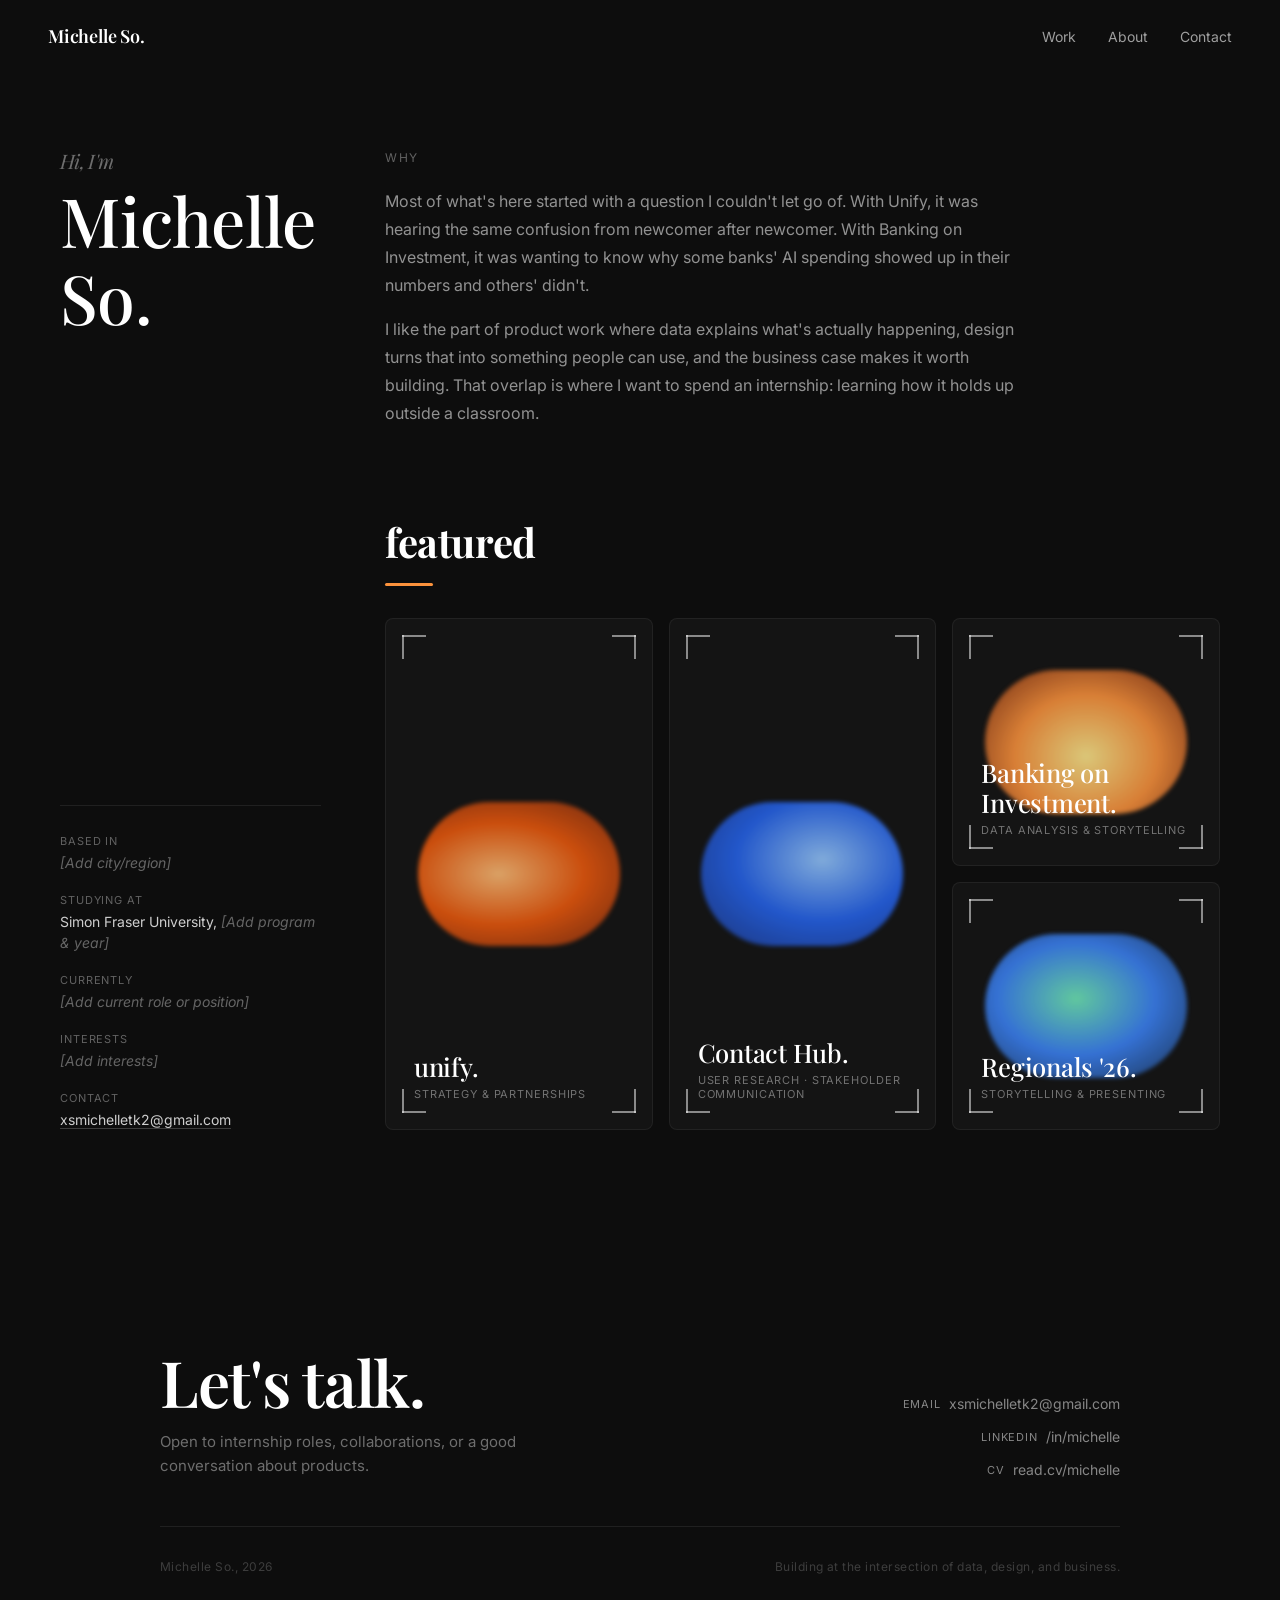
==== index.html @ 4d5cac40 "styling revision" ====
<!DOCTYPE html>
<html lang="en">
<head>
  <meta charset="UTF-8" />
  <meta name="viewport" content="width=device-width, initial-scale=1.0" />
  <title>Michelle So. · Portfolio</title>
  <link rel="stylesheet" href="css/index.css" />
</head>
<body>

  <!-- NAV -->
  <nav>
    <a href="#" class="nav-logo">Michelle So.</a>
    <ul class="nav-links">
      <li><a href="#featured">Work</a></li>
      <li><a href="#contact">About</a></li>
      <li><a href="#contact">Contact</a></li>
    </ul>
  </nav>

  <!-- DARK: FEATURED -->
  <section class="dark-section" id="featured">

    <div class="hero-grid">

      <!-- LEFT: name + facts -->
      <div class="hero-left">
        <h1 class="hero-name">
          <span class="hero-greeting">Hi, I'm</span>
          Michelle<br />So.
        </h1>

        <div class="intro-facts">
          <div class="intro-fact">
            <span class="fact-key">Based in</span>
            <span class="fact-val placeholder">[Add city/region]</span>
          </div>
          <div class="intro-fact">
            <span class="fact-key">Studying at</span>
            <span class="fact-val">Simon Fraser University, <span class="placeholder">[Add program &amp; year]</span></span>
          </div>
          <div class="intro-fact">
            <span class="fact-key">Currently</span>
            <span class="fact-val placeholder">[Add current role or position]</span>
          </div>
          <div class="intro-fact">
            <span class="fact-key">Interests</span>
            <span class="fact-val placeholder">[Add interests]</span>
          </div>
          <div class="intro-fact">
            <span class="fact-key">Contact</span>
            <span class="fact-val"><a href="mailto:xsmichelletk2@gmail.com">xsmichelletk2@gmail.com</a></span>
          </div>
        </div>
      </div>

      <!-- RIGHT: why + featured grid -->
      <div class="hero-right">

        <div class="intro-why">
          <p class="intro-label">Why</p>
          <p class="intro-text">Most of what's here started with a question I couldn't let go of. With Unify, it was hearing the same confusion from newcomer after newcomer. With Banking on Investment, it was wanting to know why some banks' AI spending showed up in their numbers and others' didn't.</p>
          <p class="intro-text">I like the part of product work where data explains what's actually happening, design turns that into something people can use, and the business case makes it worth building. That overlap is where I want to spend an internship: learning how it holds up outside a classroom.</p>
        </div>

        <div class="featured-block">
          <h2 class="featured-heading">featured</h2>

          <div class="project-grid">

            <!-- unify. -->
            <a href="unify.html" class="project-card card-unify">
              <span class="bracket tl"></span>
              <span class="bracket tr"></span>
              <span class="bracket bl"></span>
              <span class="bracket br"></span>
              <div class="card-blob">
                <div class="blob-shape"></div>
                <div class="blob-image">
                  <img src="images/unify.jpg" alt="" />
                </div>
              </div>
              <div class="card-info">
                <div class="card-name">unify.</div>
                <div class="card-tag">Strategy &amp; Partnerships</div>
              </div>
            </a>

            <!-- ch. -->
            <a href="ch.html" class="project-card card-ch">
              <span class="bracket tl"></span>
              <span class="bracket tr"></span>
              <span class="bracket bl"></span>
              <span class="bracket br"></span>
              <div class="card-blob">
                <div class="blob-shape"></div>
                <div class="blob-image">
                  <img src="images/contact-hub.jpg" alt="" />
                </div>
              </div>
              <div class="card-info">
                <div class="card-name">Contact Hub.</div>
                <div class="card-tag">User Research · Stakeholder Communication</div>
              </div>
            </a>

            <!-- boi. -->
            <a href="boi.html" class="project-card card-boi">
              <span class="bracket tl"></span>
              <span class="bracket tr"></span>
              <span class="bracket bl"></span>
              <span class="bracket br"></span>
              <div class="card-blob">
                <div class="blob-shape"></div>
                <div class="blob-image">
                  <img src="images/banking-investment.jpg" alt="" />
                </div>
              </div>
              <div class="card-info">
                <div class="card-name">Banking on Investment.</div>
                <div class="card-tag">Data Analysis &amp; Storytelling</div>
              </div>
            </a>

            <!-- reg. -->
            <a href="reg.html" class="project-card card-reg">
              <span class="bracket tl"></span>
              <span class="bracket tr"></span>
              <span class="bracket bl"></span>
              <span class="bracket br"></span>
              <div class="card-blob">
                <div class="blob-shape"></div>
                <div class="blob-image">
                  <img src="images/regionals.jpg" alt="" />
                </div>
              </div>
              <div class="card-info">
                <div class="card-name">Regionals '26.</div>
                <div class="card-tag">Storytelling &amp; Presenting</div>
              </div>
            </a>

          </div>
        </div>

      </div>

    </div>
  </section>

  <!-- CONTACT -->
  <section class="contact-section" id="contact">
    <div class="contact-inner">
      <div class="contact-left">
        <h2>Let's talk.</h2>
        <p>Open to internship roles, collaborations, or a good conversation about products.</p>
      </div>
      <div class="contact-links">
        <a href="mailto:xsmichelletk2@gmail.com" class="contact-link">
          <span>Email</span> xsmichelletk2@gmail.com
        </a>
        <a href="https://linkedin.com" target="_blank" class="contact-link">
          <span>LinkedIn</span> /in/michelle
        </a>
        <a href="https://read.cv" target="_blank" class="contact-link">
          <span>CV</span> read.cv/michelle
        </a>
      </div>
    </div>
    <div class="contact-footer">
      <p>Michelle So., 2026</p>
      <p>Building at the intersection of data, design, and business.</p>
    </div>
  </section>

</body>
</html>
---- css/index.css ----
@import url('https://fonts.googleapis.com/css2?family=Inter:wght@300;400;500;600;700&family=Playfair+Display:ital,wght@0,400;0,500;0,600;0,700;1,400&display=swap');

    *, *::before, *::after {
      box-sizing: border-box;
      margin: 0;
      padding: 0;
    }

    :root {
      --dark: #0D0D0D;
      --dark-2: #141414;
      --accent: #fb923c;
      --line: rgba(255,255,255,0.08);
    }

    html {
      scroll-behavior: smooth;
    }

    body {
      font-family: 'Inter', sans-serif;
      background: var(--dark);
      color: #fff;
      overflow-x: hidden;
    }

    /* ── NAV ── */
    nav {
      position: fixed;
      top: 0;
      left: 0;
      right: 0;
      z-index: 100;
      display: flex;
      justify-content: space-between;
      align-items: center;
      padding: 24px 48px;
      mix-blend-mode: normal;
    }

    .nav-logo {
      font-family: 'Playfair Display', serif;
      font-size: 18px;
      font-weight: 600;
      letter-spacing: -0.01em;
      color: #fff;
      text-decoration: none;
      transition: opacity 0.2s;
    }

    .nav-logo:hover { opacity: 0.6; }

    .nav-links {
      display: flex;
      gap: 32px;
      list-style: none;
    }

    .nav-links a {
      font-size: 14px;
      font-weight: 400;
      color: #fff;
      text-decoration: none;
      opacity: 0.6;
      transition: opacity 0.2s;
    }

    .nav-links a:hover { opacity: 1; }

    /* ── DARK SECTION ── */
    .dark-section {
      background: var(--dark);
      padding: 150px 48px 120px;
    }

    /* ── HERO GRID ── */
    .hero-grid {
      display: grid;
      grid-template-columns: minmax(240px, 1fr) 3.2fr;
      gap: 64px;
      max-width: 1160px;
      margin: 0 auto;
    }

    /* ── HERO LEFT: name + facts ── */
    .hero-left {
      display: flex;
      flex-direction: column;
      justify-content: space-between;
    }

    .hero-greeting {
      display: block;
      font-family: 'Playfair Display', serif;
      font-style: italic;
      font-weight: 400;
      font-size: clamp(16px, 1.6vw, 20px);
      color: rgba(255,255,255,0.4);
      margin-bottom: 10px;
    }

    .hero-name {
      font-family: 'Playfair Display', serif;
      font-weight: 500;
      font-size: clamp(40px, 5.4vw, 68px);
      line-height: 1.12;
      letter-spacing: -0.01em;
      color: #fff;
    }

    .intro-facts {
      display: flex;
      flex-direction: column;
      gap: 20px;
      padding-top: 28px;
      border-top: 1px solid var(--line);
    }

    .intro-fact {
      display: flex;
      flex-direction: column;
      gap: 4px;
    }

    .fact-key {
      font-size: 11px;
      letter-spacing: 0.08em;
      text-transform: uppercase;
      color: rgba(255,255,255,0.35);
    }

    .fact-val {
      font-size: 14px;
      line-height: 1.5;
      color: rgba(255,255,255,0.8);
    }

    .fact-val a {
      color: rgba(255,255,255,0.8);
      text-decoration: none;
      border-bottom: 1px solid rgba(255,255,255,0.2);
      transition: border-color 0.2s, color 0.2s;
    }

    .fact-val a:hover { border-color: var(--accent); color: var(--accent); }

    .placeholder {
      opacity: 0.45;
      font-style: italic;
    }

    /* ── HERO RIGHT: why + featured ── */
    .hero-right {
      display: flex;
      flex-direction: column;
      gap: 88px;
    }

    .intro-label {
      font-size: 12px;
      letter-spacing: 0.14em;
      text-transform: uppercase;
      color: rgba(255,255,255,0.35);
      margin-bottom: 22px;
    }

    .intro-text {
      font-size: 16px;
      line-height: 1.75;
      color: rgba(255,255,255,0.55);
      max-width: 640px;
    }

    .intro-text + .intro-text { margin-top: 16px; }

    /* ── FEATURED ── */
    .featured-heading {
      position: relative;
      font-family: 'Playfair Display', serif;
      font-weight: 700;
      font-size: clamp(28px, 3.2vw, 40px);
      letter-spacing: -0.01em;
      color: #fff;
      margin-bottom: 32px;
      padding-bottom: 18px;
    }

    .featured-heading::after {
      content: '';
      position: absolute;
      left: 0;
      bottom: 0;
      width: 48px;
      height: 3px;
      border-radius: 2px;
      background: var(--accent);
    }

    .project-grid {
      display: grid;
      grid-template-columns: repeat(3, 1fr);
      grid-template-rows: repeat(2, 1fr);
      gap: 16px;
      height: clamp(440px, 40vw, 560px);
    }

    .card-unify { grid-column: 1; grid-row: 1 / 3; }
    .card-ch    { grid-column: 2; grid-row: 1 / 3; }
    .card-boi   { grid-column: 3; grid-row: 1; }
    .card-reg   { grid-column: 3; grid-row: 2; }

    /* Bracket card */
    .project-card {
      position: relative;
      cursor: pointer;
      text-decoration: none;
      display: block;
      overflow: hidden;
      background: var(--dark-2);
      border: 1px solid rgba(255,255,255,0.06);
      border-radius: 8px;
    }

    /* Corner brackets */
    .bracket {
      position: absolute;
      width: 24px;
      height: 24px;
      z-index: 2;
      transition: width 0.3s ease, height 0.3s ease;
    }

    .bracket::before,
    .bracket::after {
      content: '';
      position: absolute;
      background: rgba(255,255,255,0.5);
      transition: background 0.3s;
    }

    .project-card:hover .bracket::before,
    .project-card:hover .bracket::after {
      background: var(--accent);
    }

    .project-card:hover .bracket {
      width: 30px;
      height: 30px;
    }

    /* top-left */
    .bracket.tl { top: 16px; left: 16px; }
    .bracket.tl::before { top: 0; left: 0; width: 100%; height: 2px; }
    .bracket.tl::after  { top: 0; left: 0; width: 2px; height: 100%; }

    /* top-right */
    .bracket.tr { top: 16px; right: 16px; }
    .bracket.tr::before { top: 0; right: 0; width: 100%; height: 2px; }
    .bracket.tr::after  { top: 0; right: 0; width: 2px; height: 100%; }

    /* bottom-left */
    .bracket.bl { bottom: 16px; left: 16px; }
    .bracket.bl::before { bottom: 0; left: 0; width: 100%; height: 2px; }
    .bracket.bl::after  { bottom: 0; left: 0; width: 2px; height: 100%; }

    /* bottom-right */
    .bracket.br { bottom: 16px; right: 16px; }
    .bracket.br::before { bottom: 0; right: 0; width: 100%; height: 2px; }
    .bracket.br::after  { bottom: 0; right: 0; width: 2px; height: 100%; }

    /* Card gradient blob */
    .card-blob {
      position: absolute;
      inset: 0;
      display: flex;
      align-items: center;
      justify-content: center;
      transition: transform 0.6s ease;
    }

    .project-card:hover .card-blob {
      transform: scale(1.04);
    }

    .blob-shape,
    .blob-image {
      position: absolute;
      top: 50%;
      left: 50%;
      transform: translate(-50%, -50%);
      width: 76%;
      aspect-ratio: 1.4;
      border-radius: 999px;
    }

    .blob-shape {
      opacity: 0.85;
      filter: blur(2px);
      transition: opacity 0.4s;
    }

    .project-card:hover .blob-shape {
      opacity: 0.95;
    }

    /* Image revealed inside the same pill shape on hover */
    .blob-image {
      overflow: hidden;
      opacity: 0;
      transition: opacity 0.5s ease;
    }

    .blob-image img {
      width: 100%;
      height: 100%;
      object-fit: cover;
      display: block;
    }

    .project-card:hover .blob-image {
      opacity: 1;
    }

    /* Per-project gradients */
    .card-unify  .blob-shape { background: radial-gradient(ellipse at 40% 50%, #fdba74, #ea580c, #7c2d12); }
    .card-ch     .blob-shape { background: radial-gradient(ellipse at 60% 40%, #93c5fd, #2563eb, #1e3a8a); }
    .card-boi    .blob-shape { background: radial-gradient(ellipse at 50% 60%, #fde68a, #fb923c, #7c2d12); }
    .card-reg    .blob-shape { background: radial-gradient(ellipse at 45% 45%, #6ee7b7, #3b82f6, #1e3a5f); }

    /* Card info overlay */
    .card-info {
      position: absolute;
      bottom: 28px;
      left: 28px;
      right: 28px;
      z-index: 3;
    }

    .card-name {
      font-family: 'Playfair Display', serif;
      font-weight: 500;
      font-size: clamp(18px, 2vw, 26px);
      letter-spacing: -0.01em;
      color: #fff;
      line-height: 1.15;
      margin-bottom: 6px;
    }

    .card-tag {
      font-size: 11px;
      letter-spacing: 0.08em;
      text-transform: uppercase;
      color: rgba(255,255,255,0.4);
    }

    /* ── CONTACT ── */
    .contact-section {
      background: var(--dark);
      padding: 100px 48px;
    }

    .contact-inner {
      max-width: 960px;
      margin: 0 auto;
      display: flex;
      justify-content: space-between;
      align-items: flex-end;
      gap: 48px;
    }

    .contact-left h2 {
      font-family: 'Playfair Display', serif;
      font-size: clamp(36px, 5vw, 64px);
      font-weight: 600;
      letter-spacing: -0.02em;
      color: #fff;
      line-height: 1;
      margin-bottom: 16px;
    }

    .contact-left p {
      font-size: 15px;
      color: rgba(255,255,255,0.4);
      max-width: 360px;
      line-height: 1.6;
    }

    .contact-links {
      display: flex;
      flex-direction: column;
      gap: 16px;
      align-items: flex-end;
      flex-shrink: 0;
    }

    .contact-link {
      font-size: 14px;
      color: rgba(255,255,255,0.5);
      text-decoration: none;
      display: flex;
      align-items: center;
      gap: 8px;
      transition: color 0.2s;
    }

    .contact-link:hover { color: var(--accent); }

    .contact-link span {
      font-size: 11px;
      letter-spacing: 0.08em;
      text-transform: uppercase;
    }

    .contact-footer {
      max-width: 960px;
      margin: 48px auto 0;
      padding-top: 32px;
      border-top: 1px solid rgba(255,255,255,0.08);
      display: flex;
      justify-content: space-between;
      align-items: center;
    }

    .contact-footer p {
      font-size: 12px;
      color: rgba(255,255,255,0.2);
      letter-spacing: 0.04em;
    }

    /* ── RESPONSIVE ── */
    @media (max-width: 900px) {
      .hero-grid { grid-template-columns: 1fr; gap: 56px; }
      .hero-left { gap: 48px; }
      .intro-facts { padding-top: 24px; }
    }

    @media (max-width: 720px) {
      nav { padding: 20px 24px; }
      .dark-section { padding: 110px 24px 80px; }
      .hero-right { gap: 56px; }
      .project-grid {
        grid-template-columns: 1fr;
        grid-template-rows: none;
        height: auto;
      }
      .project-grid .project-card {
        aspect-ratio: 4/3;
        grid-column: auto;
        grid-row: auto;
      }
      .contact-inner { flex-direction: column; align-items: flex-start; }
      .contact-links { align-items: flex-start; }
      .contact-section { padding: 80px 24px; }
    }
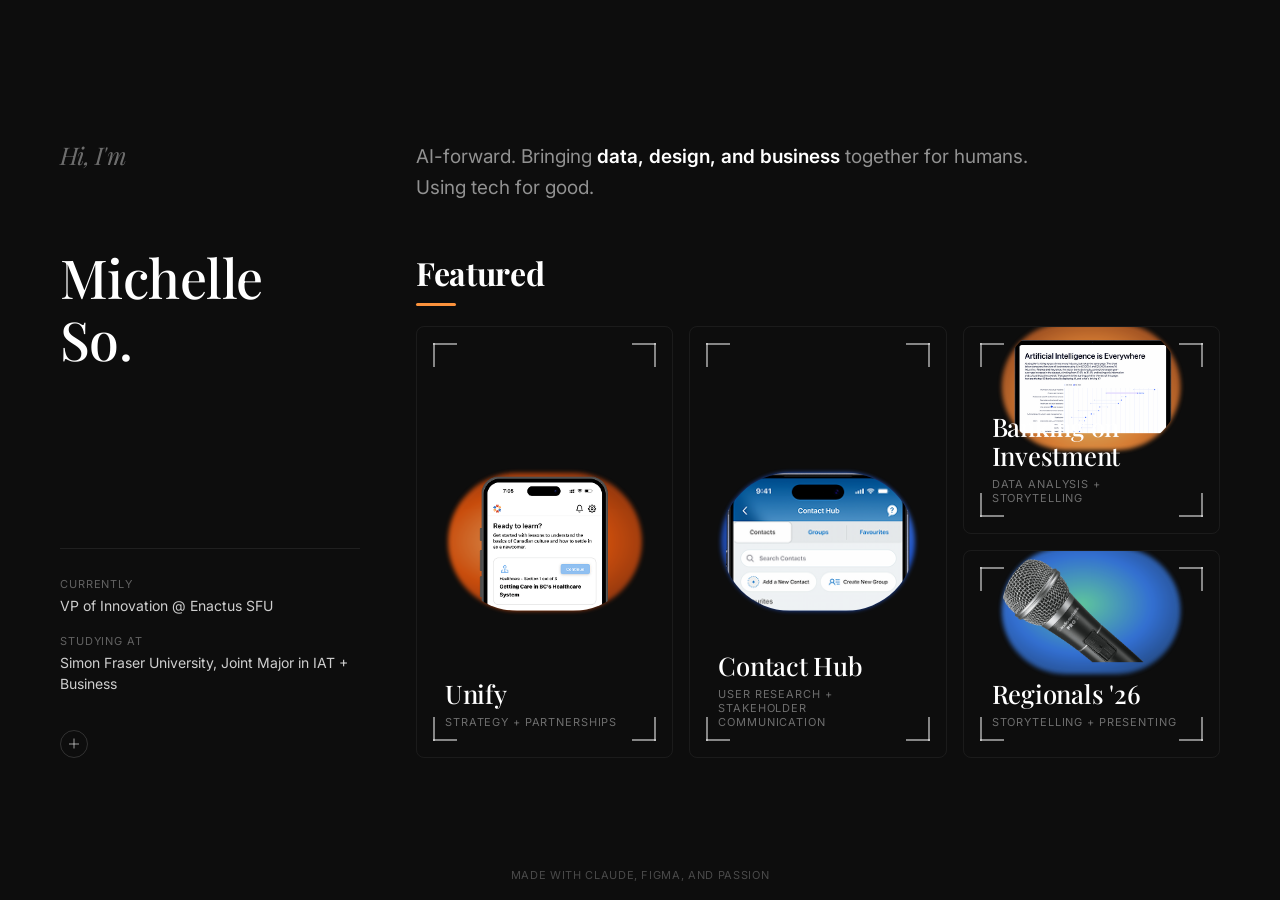
==== commit f5691d60: "landing page overhaul + images" ====
--- a/index.html
+++ b/index.html
@@ -4,19 +4,9 @@
   <meta charset="UTF-8" />
   <meta name="viewport" content="width=device-width, initial-scale=1.0" />
   <title>Michelle So. · Portfolio</title>
-  <link rel="stylesheet" href="css/index.css" />
+  <link rel="stylesheet" href="css/index.css?v=15" />
 </head>
 <body>
-
-  <!-- NAV -->
-  <nav>
-    <a href="#" class="nav-logo">Michelle So.</a>
-    <ul class="nav-links">
-      <li><a href="#featured">Work</a></li>
-      <li><a href="#contact">About</a></li>
-      <li><a href="#contact">Contact</a></li>
-    </ul>
-  </nav>
 
   <!-- DARK: FEATURED -->
   <section class="dark-section" id="featured">
@@ -24,32 +14,42 @@
     <div class="hero-grid">
 
       <!-- LEFT: name + facts -->
-      <div class="hero-left">
+      <div class="hero-left" id="heroLeft">
         <h1 class="hero-name">
-          <span class="hero-greeting">Hi, I'm</span>
+          <span class="hero-greeting">Hi, I'm</span><br />
           Michelle<br />So.
         </h1>
 
         <div class="intro-facts">
           <div class="intro-fact">
-            <span class="fact-key">Based in</span>
-            <span class="fact-val placeholder">[Add city/region]</span>
+            <span class="fact-key">Currently</span>
+            <span class="fact-val">VP of Innovation @ Enactus SFU</span>
           </div>
           <div class="intro-fact">
             <span class="fact-key">Studying at</span>
-            <span class="fact-val">Simon Fraser University, <span class="placeholder">[Add program &amp; year]</span></span>
+            <span class="fact-val">Simon Fraser University, Joint Major in IAT + Business</span>
           </div>
-          <div class="intro-fact">
-            <span class="fact-key">Currently</span>
-            <span class="fact-val placeholder">[Add current role or position]</span>
+
+          <div class="intro-more" id="introMore">
+            <div class="intro-fact">
+              <span class="fact-key">Concentrating in</span>
+              <span class="fact-val"> <a href="https://www.sfu.ca/beedie/programs/undergraduate/bba-major/concentrations.html#mis" target="_blank"> Management Information Systems </a>, <a href="https://www.sfu.ca/siat/programs/undergraduate/prospective-students/degrees/concentrations.html"  target="_blank">AI and Data Sci. for Human-Centered Systems, Designing Interactions</a></span>
+            </div>
+            <div class="intro-fact">
+              <span class="fact-key">Often</span>
+              <span class="fact-val">Hiking, playing mahjong, or griefing in Valorant.</span>
+            </div>
+            <div class="intro-fact">
+              <span class="fact-key">Contact</span>
+              <span class="fact-val"><a href="mailto:xsmichelletk@gmail.com">xsmichelletk@gmail.com</a></span>
+              <span class="fact-val"><a href="www.linkedin.com/in/michelle-so-221680295">LinkedIn</a></span>
+            </div>
           </div>
-          <div class="intro-fact">
-            <span class="fact-key">Interests</span>
-            <span class="fact-val placeholder">[Add interests]</span>
-          </div>
-          <div class="intro-fact">
-            <span class="fact-key">Contact</span>
-            <span class="fact-val"><a href="mailto:xsmichelletk2@gmail.com">xsmichelletk2@gmail.com</a></span>
+
+          <div class="intro-expand" id="introExpand">
+            <button class="intro-toggle" id="introToggle" type="button" aria-expanded="false" aria-controls="introMore" aria-label="Show more information">
+              <span class="intro-toggle-icon"></span>
+            </button>
           </div>
         </div>
       </div>
@@ -58,13 +58,11 @@
       <div class="hero-right">
 
         <div class="intro-why">
-          <p class="intro-label">Why</p>
-          <p class="intro-text">Most of what's here started with a question I couldn't let go of. With Unify, it was hearing the same confusion from newcomer after newcomer. With Banking on Investment, it was wanting to know why some banks' AI spending showed up in their numbers and others' didn't.</p>
-          <p class="intro-text">I like the part of product work where data explains what's actually happening, design turns that into something people can use, and the business case makes it worth building. That overlap is where I want to spend an internship: learning how it holds up outside a classroom.</p>
+          <p class="intro-text">AI-forward. Bringing <strong>data, design, and business</strong> together for humans. Using tech for good.</p>
         </div>
 
         <div class="featured-block">
-          <h2 class="featured-heading">featured</h2>
+          <h2 class="featured-heading">Featured</h2>
 
           <div class="project-grid">
 
@@ -77,12 +75,12 @@
               <div class="card-blob">
                 <div class="blob-shape"></div>
                 <div class="blob-image">
-                  <img src="images/unify.jpg" alt="" />
+                  <img src="images/mockups/unify-phone.png" alt="" />
                 </div>
               </div>
               <div class="card-info">
-                <div class="card-name">unify.</div>
-                <div class="card-tag">Strategy &amp; Partnerships</div>
+                <div class="card-name">Unify</div>
+                <div class="card-tag">Strategy + Partnerships</div>
               </div>
             </a>
 
@@ -95,12 +93,12 @@
               <div class="card-blob">
                 <div class="blob-shape"></div>
                 <div class="blob-image">
-                  <img src="images/contact-hub.jpg" alt="" />
+                  <img src="images/mockups/contact-hub-phone.png" alt="" />
                 </div>
               </div>
               <div class="card-info">
-                <div class="card-name">Contact Hub.</div>
-                <div class="card-tag">User Research · Stakeholder Communication</div>
+                <div class="card-name">Contact Hub</div>
+                <div class="card-tag">User Research + Stakeholder Communication</div>
               </div>
             </a>
 
@@ -113,12 +111,12 @@
               <div class="card-blob">
                 <div class="blob-shape"></div>
                 <div class="blob-image">
-                  <img src="images/banking-investment.jpg" alt="" />
+                  <img src="images/mockups/banking-investment-macbook.png" alt="" />
                 </div>
               </div>
               <div class="card-info">
-                <div class="card-name">Banking on Investment.</div>
-                <div class="card-tag">Data Analysis &amp; Storytelling</div>
+                <div class="card-name">Banking on Investment</div>
+                <div class="card-tag">Data Analysis + Storytelling</div>
               </div>
             </a>
 
@@ -131,12 +129,12 @@
               <div class="card-blob">
                 <div class="blob-shape"></div>
                 <div class="blob-image">
-                  <img src="images/regionals.jpg" alt="" />
+                  <img src="images/mockups/mic.png" alt="" />
                 </div>
               </div>
               <div class="card-info">
-                <div class="card-name">Regionals '26.</div>
-                <div class="card-tag">Storytelling &amp; Presenting</div>
+                <div class="card-name">Regionals '26</div>
+                <div class="card-tag">Storytelling + Presenting</div>
               </div>
             </a>
 
@@ -148,30 +146,20 @@
     </div>
   </section>
 
-  <!-- CONTACT -->
-  <section class="contact-section" id="contact">
-    <div class="contact-inner">
-      <div class="contact-left">
-        <h2>Let's talk.</h2>
-        <p>Open to internship roles, collaborations, or a good conversation about products.</p>
-      </div>
-      <div class="contact-links">
-        <a href="mailto:xsmichelletk2@gmail.com" class="contact-link">
-          <span>Email</span> xsmichelletk2@gmail.com
-        </a>
-        <a href="https://linkedin.com" target="_blank" class="contact-link">
-          <span>LinkedIn</span> /in/michelle
-        </a>
-        <a href="https://read.cv" target="_blank" class="contact-link">
-          <span>CV</span> read.cv/michelle
-        </a>
-      </div>
-    </div>
-    <div class="contact-footer">
-      <p>Michelle So., 2026</p>
-      <p>Building at the intersection of data, design, and business.</p>
-    </div>
-  </section>
+  <!-- FOOTER -->
+  <footer class="site-footer">
+    <p>made with claude, figma, and passion</p>
+  </footer>
+
+  <script>
+    const heroLeft = document.getElementById('heroLeft');
+    const introToggle = document.getElementById('introToggle');
+
+    introToggle.addEventListener('click', () => {
+      const isOpen = heroLeft.classList.toggle('open');
+      introToggle.setAttribute('aria-expanded', String(isOpen));
+    });
+  </script>
 
 </body>
 </html>
--- a/css/index.css
+++ b/css/index.css
@@ -14,71 +14,52 @@
     }
 
     html {
+      height: 100%;
       scroll-behavior: smooth;
     }
 
     body {
+      height: 100%;
+      overflow: hidden;
       font-family: 'Inter', sans-serif;
       background: var(--dark);
       color: #fff;
-      overflow-x: hidden;
-    }
-
-    /* ── NAV ── */
-    nav {
+    }
+
+    /* ── DARK SECTION ── */
+    .dark-section {
+      background: var(--dark);
+      min-height: 100vh;
+      padding: 56px 48px;
+      display: flex;
+      align-items: center;
+    }
+
+    /* ── FOOTER ── */
+    .site-footer {
       position: fixed;
-      top: 0;
+      bottom: 0;
       left: 0;
       right: 0;
       z-index: 100;
-      display: flex;
-      justify-content: space-between;
-      align-items: center;
-      padding: 24px 48px;
-      mix-blend-mode: normal;
-    }
-
-    .nav-logo {
-      font-family: 'Playfair Display', serif;
-      font-size: 18px;
-      font-weight: 600;
-      letter-spacing: -0.01em;
-      color: #fff;
-      text-decoration: none;
-      transition: opacity 0.2s;
-    }
-
-    .nav-logo:hover { opacity: 0.6; }
-
-    .nav-links {
-      display: flex;
-      gap: 32px;
-      list-style: none;
-    }
-
-    .nav-links a {
-      font-size: 14px;
-      font-weight: 400;
-      color: #fff;
-      text-decoration: none;
-      opacity: 0.6;
-      transition: opacity 0.2s;
-    }
-
-    .nav-links a:hover { opacity: 1; }
-
-    /* ── DARK SECTION ── */
-    .dark-section {
-      background: var(--dark);
-      padding: 150px 48px 120px;
+      padding: 18px 48px;
+      text-align: center;
+    }
+
+    .site-footer p {
+      font-size: 11px;
+      letter-spacing: 0.06em;
+      text-transform: uppercase;
+      color: rgba(255,255,255,0.25);
     }
 
     /* ── HERO GRID ── */
     .hero-grid {
       display: grid;
-      grid-template-columns: minmax(240px, 1fr) 3.2fr;
-      gap: 64px;
+      grid-template-columns: minmax(220px, 300px) 1fr;
+      gap: 56px;
       max-width: 1160px;
+      width: 100%;
       margin: 0 auto;
     }
 
@@ -87,6 +68,7 @@
       display: flex;
       flex-direction: column;
       justify-content: space-between;
+      min-width: 0;
     }
 
     .hero-greeting {
@@ -94,24 +76,32 @@
       font-family: 'Playfair Display', serif;
       font-style: italic;
       font-weight: 400;
-      font-size: clamp(16px, 1.6vw, 20px);
+      font-size: clamp(19px, 1.9vw, 26px);
       color: rgba(255,255,255,0.4);
-      margin-bottom: 10px;
+      margin-bottom: 14px;
     }
 
     .hero-name {
       font-family: 'Playfair Display', serif;
       font-weight: 500;
-      font-size: clamp(40px, 5.4vw, 68px);
-      line-height: 1.12;
+      font-size: clamp(36px, 4.2vw, 56px);
+      line-height: 1.15;
       letter-spacing: -0.01em;
       color: #fff;
+      overflow-wrap: break-word;
+      transition: font-size 0.35s ease;
+    }
+
+    /* Shrink the name when the extra facts open, freeing up room below */
+    .hero-left.open .hero-name,
+    .hero-left:has(.intro-expand:hover) .hero-name {
+      font-size: clamp(28px, 3.2vw, 42px);
     }
 
     .intro-facts {
       display: flex;
       flex-direction: column;
-      gap: 20px;
+      gap: 18px;
       padding-top: 28px;
       border-top: 1px solid var(--line);
     }
@@ -142,7 +132,84 @@
       transition: border-color 0.2s, color 0.2s;
     }
 
-    .fact-val a:hover { border-color: var(--accent); color: var(--accent); }
+    .fact-val a:hover { border-color: #fff; color: #fff; }
+
+    /* ── EXPANDABLE INFO ── */
+    .intro-expand {
+      display: inline-flex;
+    }
+
+    .intro-toggle {
+      position: relative;
+      width: 28px;
+      height: 28px;
+      flex-shrink: 0;
+      border: 1px solid rgba(255,255,255,0.15);
+      border-radius: 50%;
+      background: transparent;
+      cursor: pointer;
+      padding: 0;
+      transition: border-color 0.2s, background 0.2s;
+    }
+
+    .intro-toggle:hover,
+    .hero-left.open .intro-toggle {
+      border-color: rgba(255,255,255,0.4);
+    }
+
+    .intro-toggle-icon,
+    .intro-toggle-icon::before {
+      content: '';
+      position: absolute;
+      top: 50%;
+      left: 50%;
+      background: rgba(255,255,255,0.6);
+      transform: translate(-50%, -50%);
+      transition: background 0.2s;
+    }
+
+    .intro-toggle-icon {
+      width: 10px;
+      height: 1px;
+      transition: transform 0.3s ease;
+    }
+
+    .intro-toggle-icon::before {
+      width: 1px;
+      height: 10px;
+    }
+
+    .intro-toggle:hover .intro-toggle-icon,
+    .intro-toggle:hover .intro-toggle-icon::before,
+    .hero-left.open .intro-toggle-icon,
+    .hero-left.open .intro-toggle-icon::before {
+      background: #fff;
+    }
+
+    .intro-expand:hover .intro-toggle-icon,
+    .hero-left.open .intro-toggle-icon {
+      transform: translate(-50%, -50%) rotate(45deg);
+    }
+
+    /* Extra facts expand inline, below "Studying at". The facts block sits
+       at the bottom of .hero-left (space-between), so growing it here
+       pulls its top edge up into the empty space above — no overlay,
+       no scroll. */
+    .intro-more {
+      display: flex;
+      flex-direction: column;
+      gap: 18px;
+      max-height: 0;
+      opacity: 0;
+      overflow: hidden;
+      transition: max-height 0.35s ease, opacity 0.25s ease;
+    }
+
+    .hero-left:has(.intro-expand:hover) .intro-more,
+    .hero-left.open .intro-more {
+      max-height: 360px;
+      opacity: 1;
+    }
 
     .placeholder {
       opacity: 0.45;
@@ -153,22 +220,20 @@
     .hero-right {
       display: flex;
       flex-direction: column;
-      gap: 88px;
-    }
-
-    .intro-label {
-      font-size: 12px;
-      letter-spacing: 0.14em;
-      text-transform: uppercase;
-      color: rgba(255,255,255,0.35);
-      margin-bottom: 22px;
+      gap: 48px;
+      min-width: 0;
     }
 
     .intro-text {
-      font-size: 16px;
-      line-height: 1.75;
+      font-size: 19px;
+      line-height: 1.6;
       color: rgba(255,255,255,0.55);
       max-width: 640px;
+    }
+
+    .intro-text strong {
+      font-weight: 600;
+      color: #fff;
     }
 
     .intro-text + .intro-text { margin-top: 16px; }
@@ -178,11 +243,11 @@
       position: relative;
       font-family: 'Playfair Display', serif;
       font-weight: 700;
-      font-size: clamp(28px, 3.2vw, 40px);
+      font-size: clamp(22px, 2.6vw, 32px);
       letter-spacing: -0.01em;
       color: #fff;
-      margin-bottom: 32px;
-      padding-bottom: 18px;
+      margin-bottom: 20px;
+      padding-bottom: 12px;
     }
 
     .featured-heading::after {
@@ -190,7 +255,7 @@
       position: absolute;
       left: 0;
       bottom: 0;
-      width: 48px;
+      width: 40px;
       height: 3px;
       border-radius: 2px;
       background: var(--accent);
@@ -201,7 +266,7 @@
       grid-template-columns: repeat(3, 1fr);
       grid-template-rows: repeat(2, 1fr);
       gap: 16px;
-      height: clamp(440px, 40vw, 560px);
+      height: clamp(320px, 48vh, 540px);
     }
 
     .card-unify { grid-column: 1; grid-row: 1 / 3; }
@@ -216,7 +281,6 @@
       text-decoration: none;
       display: block;
       overflow: hidden;
-      background: var(--dark-2);
       border: 1px solid rgba(255,255,255,0.06);
       border-radius: 8px;
     }
@@ -240,7 +304,7 @@
 
     .project-card:hover .bracket::before,
     .project-card:hover .bracket::after {
-      background: var(--accent);
+      background: #fff;
     }
 
     .project-card:hover .bracket {
@@ -303,22 +367,17 @@
       opacity: 0.95;
     }
 
-    /* Image revealed inside the same pill shape on hover */
+    /* Mockup image masked to the same pill shape as the blob, visible by default */
     .blob-image {
       overflow: hidden;
-      opacity: 0;
-      transition: opacity 0.5s ease;
+      pointer-events: none;
     }
 
     .blob-image img {
       width: 100%;
       height: 100%;
-      object-fit: cover;
+      object-fit: contain;
       display: block;
-    }
-
-    .project-card:hover .blob-image {
-      opacity: 1;
     }
 
     /* Per-project gradients */
@@ -326,6 +385,20 @@
     .card-ch     .blob-shape { background: radial-gradient(ellipse at 60% 40%, #93c5fd, #2563eb, #1e3a8a); }
     .card-boi    .blob-shape { background: radial-gradient(ellipse at 50% 60%, #fde68a, #fb923c, #7c2d12); }
     .card-reg    .blob-shape { background: radial-gradient(ellipse at 45% 45%, #6ee7b7, #3b82f6, #1e3a5f); }
+
+    /* Short single-row cards: shift the blob into the upper portion so it
+       doesn't sit under the title/tag at the bottom */
+    .card-boi .card-blob,
+    .card-reg .card-blob {
+      bottom: 42%;
+    }
+
+    .card-boi .blob-shape,
+    .card-boi .blob-image,
+    .card-reg .blob-shape,
+    .card-reg .blob-image {
+      width: 70%;
+    }
 
     /* Card info overlay */
     .card-info {
@@ -353,91 +426,18 @@
       color: rgba(255,255,255,0.4);
     }
 
-    /* ── CONTACT ── */
-    .contact-section {
-      background: var(--dark);
-      padding: 100px 48px;
-    }
-
-    .contact-inner {
-      max-width: 960px;
-      margin: 0 auto;
-      display: flex;
-      justify-content: space-between;
-      align-items: flex-end;
-      gap: 48px;
-    }
-
-    .contact-left h2 {
-      font-family: 'Playfair Display', serif;
-      font-size: clamp(36px, 5vw, 64px);
-      font-weight: 600;
-      letter-spacing: -0.02em;
-      color: #fff;
-      line-height: 1;
-      margin-bottom: 16px;
-    }
-
-    .contact-left p {
-      font-size: 15px;
-      color: rgba(255,255,255,0.4);
-      max-width: 360px;
-      line-height: 1.6;
-    }
-
-    .contact-links {
-      display: flex;
-      flex-direction: column;
-      gap: 16px;
-      align-items: flex-end;
-      flex-shrink: 0;
-    }
-
-    .contact-link {
-      font-size: 14px;
-      color: rgba(255,255,255,0.5);
-      text-decoration: none;
-      display: flex;
-      align-items: center;
-      gap: 8px;
-      transition: color 0.2s;
-    }
-
-    .contact-link:hover { color: var(--accent); }
-
-    .contact-link span {
-      font-size: 11px;
-      letter-spacing: 0.08em;
-      text-transform: uppercase;
-    }
-
-    .contact-footer {
-      max-width: 960px;
-      margin: 48px auto 0;
-      padding-top: 32px;
-      border-top: 1px solid rgba(255,255,255,0.08);
-      display: flex;
-      justify-content: space-between;
-      align-items: center;
-    }
-
-    .contact-footer p {
-      font-size: 12px;
-      color: rgba(255,255,255,0.2);
-      letter-spacing: 0.04em;
-    }
-
     /* ── RESPONSIVE ── */
-    @media (max-width: 900px) {
-      .hero-grid { grid-template-columns: 1fr; gap: 56px; }
-      .hero-left { gap: 48px; }
+    @media (max-width: 800px) {
+      /* Stacked layout is taller than one screen, so allow scrolling here */
+      body { height: auto; overflow-y: auto; }
+
+      .dark-section { min-height: 100vh; padding: 72px 24px; }
+      .site-footer { padding: 14px 24px; }
+
+      .hero-grid { grid-template-columns: 1fr; gap: 48px; }
+      .hero-left { gap: 24px; }
       .intro-facts { padding-top: 24px; }
-    }
-
-    @media (max-width: 720px) {
-      nav { padding: 20px 24px; }
-      .dark-section { padding: 110px 24px 80px; }
-      .hero-right { gap: 56px; }
+
       .project-grid {
         grid-template-columns: 1fr;
         grid-template-rows: none;
@@ -448,7 +448,4 @@
         grid-column: auto;
         grid-row: auto;
       }
-      .contact-inner { flex-direction: column; align-items: flex-start; }
-      .contact-links { align-items: flex-start; }
-      .contact-section { padding: 80px 24px; }
-    }
+    }
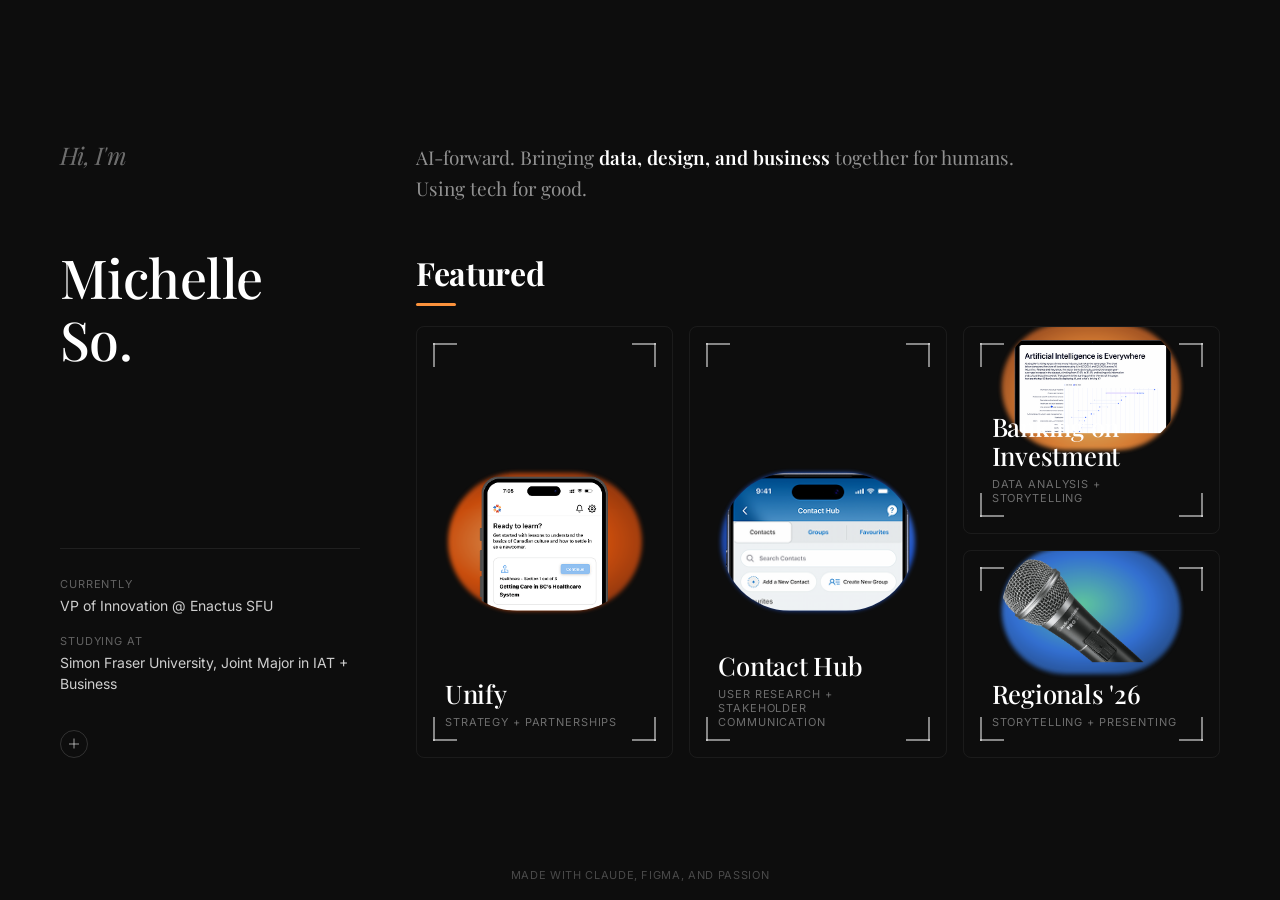
==== commit 8fc5fa00: "backup" ====
--- a/index.html
+++ b/index.html
@@ -4,7 +4,7 @@
   <meta charset="UTF-8" />
   <meta name="viewport" content="width=device-width, initial-scale=1.0" />
   <title>Michelle So. · Portfolio</title>
-  <link rel="stylesheet" href="css/index.css?v=15" />
+  <link rel="stylesheet" href="css/index.css?v=16" />
 </head>
 <body>
 
@@ -82,6 +82,10 @@
                 <div class="card-name">Unify</div>
                 <div class="card-tag">Strategy + Partnerships</div>
               </div>
+              <div class="card-description">
+                <p>My work at a start-up that empowers newcomers through education and community. Now <strong>live</strong> on the App Store.</p>
+                <p>From <strong>UX</strong> audits to <strong>competitive analysis</strong> and <strong>outreach</strong>.</p>
+              </div>
             </a>
 
             <!-- ch. -->
@@ -99,6 +103,10 @@
               <div class="card-info">
                 <div class="card-name">Contact Hub</div>
                 <div class="card-tag">User Research + Stakeholder Communication</div>
+              </div>
+              <div class="card-description">
+                <p>A project in collaboration with a confidential financial institution to improve their transfer function for customers.</p>
+                <p>From <strong>user research</strong> to <strong>product strategy</strong> as a whole.</p>
               </div>
             </a>
 
@@ -118,6 +126,10 @@
                 <div class="card-name">Banking on Investment</div>
                 <div class="card-tag">Data Analysis + Storytelling</div>
               </div>
+              <div class="card-description">
+                <p>Storytelling findings on the influence of AI on banking.</p>
+                <p>With <strong>data</strong> and <strong>web dev</strong>.</p>
+              </div>
             </a>
 
             <!-- reg. -->
@@ -135,6 +147,9 @@
               <div class="card-info">
                 <div class="card-name">Regionals '26</div>
                 <div class="card-tag">Storytelling + Presenting</div>
+              </div>
+              <div class="card-description">
+                <p>My learning experience presenting Unify in Enactus Canada's Western Regional Expo. Runner-up.</p>
               </div>
             </a>
 
--- a/css/index.css
+++ b/css/index.css
@@ -93,8 +93,7 @@
     }
 
     /* Shrink the name when the extra facts open, freeing up room below */
-    .hero-left.open .hero-name,
-    .hero-left:has(.intro-expand:hover) .hero-name {
+    .hero-left.open .hero-name {
       font-size: clamp(28px, 3.2vw, 42px);
     }
 
@@ -205,7 +204,6 @@
       transition: max-height 0.35s ease, opacity 0.25s ease;
     }
 
-    .hero-left:has(.intro-expand:hover) .intro-more,
     .hero-left.open .intro-more {
       max-height: 360px;
       opacity: 1;
@@ -225,6 +223,7 @@
     }
 
     .intro-text {
+      font-family: 'Playfair Display', serif;
       font-size: 19px;
       line-height: 1.6;
       color: rgba(255,255,255,0.55);
@@ -291,7 +290,7 @@
       width: 24px;
       height: 24px;
       z-index: 2;
-      transition: width 0.3s ease, height 0.3s ease;
+      transition: width 0.3s ease, height 0.3s ease, opacity 0.3s ease;
     }
 
     .bracket::before,
@@ -310,6 +309,7 @@
     .project-card:hover .bracket {
       width: 30px;
       height: 30px;
+      opacity: 0;
     }
 
     /* top-left */
@@ -339,11 +339,12 @@
       display: flex;
       align-items: center;
       justify-content: center;
-      transition: transform 0.6s ease;
+      transition: transform 0.6s ease, opacity 0.3s ease;
     }
 
     .project-card:hover .card-blob {
       transform: scale(1.04);
+      opacity: 0;
     }
 
     .blob-shape,
@@ -407,6 +408,40 @@
       left: 28px;
       right: 28px;
       z-index: 3;
+      transition: opacity 0.3s ease;
+    }
+
+    .project-card:hover .card-info {
+      opacity: 0;
+    }
+
+    /* Hover reveal: white panel with project description */
+    .card-description {
+      position: absolute;
+      inset: 0;
+      z-index: 4;
+      display: flex;
+      flex-direction: column;
+      justify-content: center;
+      gap: 14px;
+      padding: 32px;
+      background: #fff;
+      color: #18181b;
+      font-size: 15px;
+      line-height: 1.6;
+      opacity: 0;
+      transform: translateY(8px);
+      transition: opacity 0.35s ease, transform 0.35s ease;
+      pointer-events: none;
+    }
+
+    .card-description strong {
+      font-weight: 700;
+    }
+
+    .project-card:hover .card-description {
+      opacity: 1;
+      transform: translateY(0);
     }
 
     .card-name {
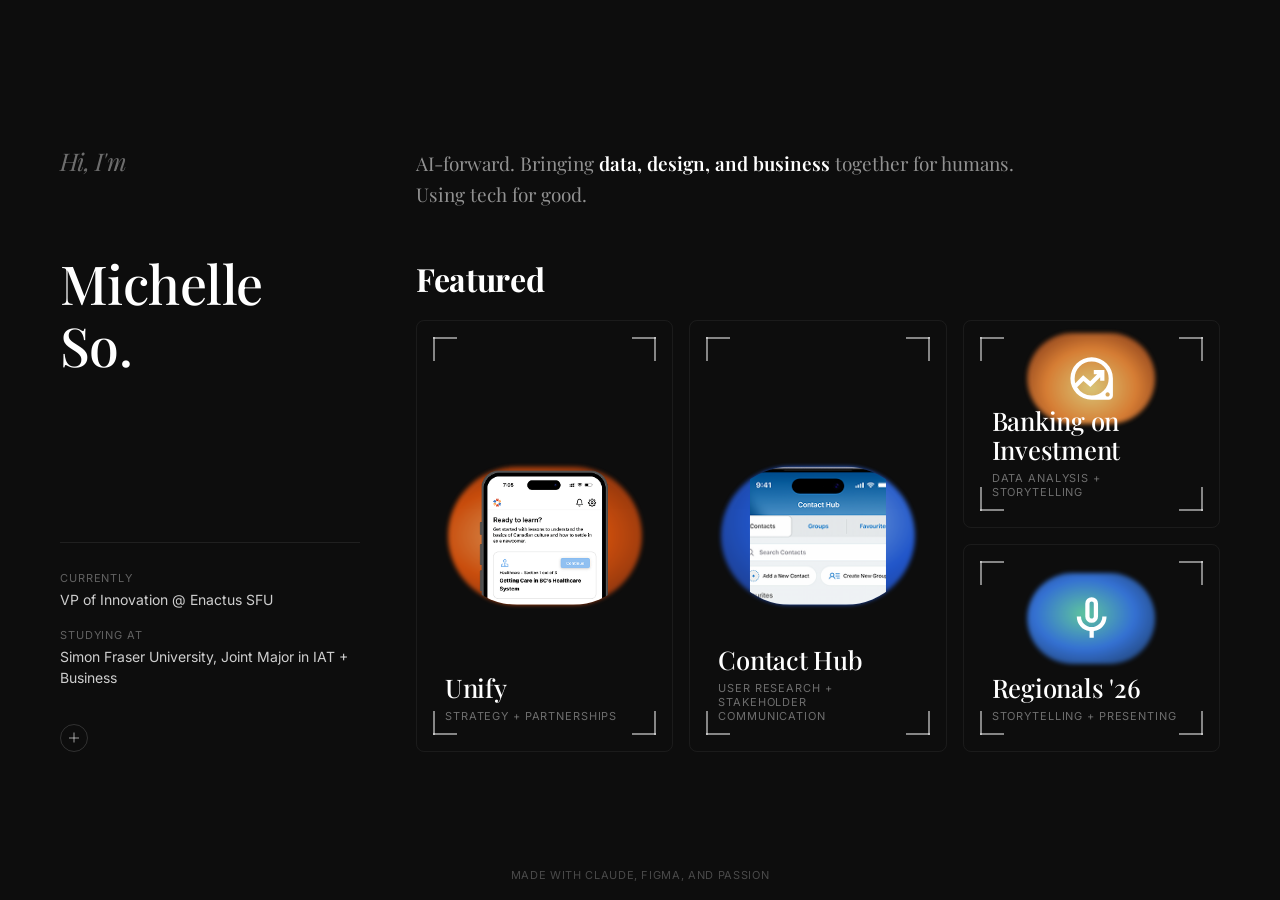
==== commit 5f4b9651: "layout fixes" ====
--- a/index.html
+++ b/index.html
@@ -4,7 +4,7 @@
   <meta charset="UTF-8" />
   <meta name="viewport" content="width=device-width, initial-scale=1.0" />
   <title>Michelle So. · Portfolio</title>
-  <link rel="stylesheet" href="css/index.css?v=16" />
+  <link rel="stylesheet" href="css/index.css?v=19" />
 </head>
 <body>
 
@@ -119,7 +119,7 @@
               <div class="card-blob">
                 <div class="blob-shape"></div>
                 <div class="blob-image">
-                  <img src="images/mockups/banking-investment-macbook.png" alt="" />
+                  <img src="images/icons/data%20exploration.svg" alt="" />
                 </div>
               </div>
               <div class="card-info">
@@ -141,7 +141,7 @@
               <div class="card-blob">
                 <div class="blob-shape"></div>
                 <div class="blob-image">
-                  <img src="images/mockups/mic.png" alt="" />
+                  <img src="images/icons/mic.svg" alt="" />
                 </div>
               </div>
               <div class="card-info">
--- a/css/index.css
+++ b/css/index.css
@@ -239,25 +239,12 @@
 
     /* ── FEATURED ── */
     .featured-heading {
-      position: relative;
       font-family: 'Playfair Display', serif;
       font-weight: 700;
       font-size: clamp(22px, 2.6vw, 32px);
       letter-spacing: -0.01em;
       color: #fff;
       margin-bottom: 20px;
-      padding-bottom: 12px;
-    }
-
-    .featured-heading::after {
-      content: '';
-      position: absolute;
-      left: 0;
-      bottom: 0;
-      width: 40px;
-      height: 3px;
-      border-radius: 2px;
-      background: var(--accent);
     }
 
     .project-grid {
@@ -381,6 +368,16 @@
       display: block;
     }
 
+    /* Contact Hub mockup has a wider native aspect ratio than the Unify
+       mockup, so "contain" renders it larger. Crop it to the same
+       width/height box that the Unify mockup occupies. */
+    .card-ch .blob-image img {
+      width: 70%;
+      height: 100%;
+      object-fit: cover;
+      margin: 0 auto;
+    }
+
     /* Per-project gradients */
     .card-unify  .blob-shape { background: radial-gradient(ellipse at 40% 50%, #fdba74, #ea580c, #7c2d12); }
     .card-ch     .blob-shape { background: radial-gradient(ellipse at 60% 40%, #93c5fd, #2563eb, #1e3a8a); }
@@ -394,11 +391,35 @@
       bottom: 42%;
     }
 
+    /* Banking on Investment has a two-line title, which takes up more
+       vertical space, so lift its blob a bit higher than Regionals' */
+    .card-boi .card-blob {
+      bottom: 50%;
+    }
+
     .card-boi .blob-shape,
     .card-boi .blob-image,
     .card-reg .blob-shape,
     .card-reg .blob-image {
-      width: 70%;
+      width: 50%;
+      top: auto;
+      bottom: 0;
+      transform: translateX(-50%);
+    }
+
+    /* Icon treatment for boi/reg: center a small icon within the blob
+       instead of stretching an image to fill it */
+    .card-boi .blob-image,
+    .card-reg .blob-image {
+      display: flex;
+      align-items: center;
+      justify-content: center;
+    }
+
+    .card-boi .blob-image img,
+    .card-reg .blob-image img {
+      width: 40%;
+      height: auto;
     }
 
     /* Card info overlay */
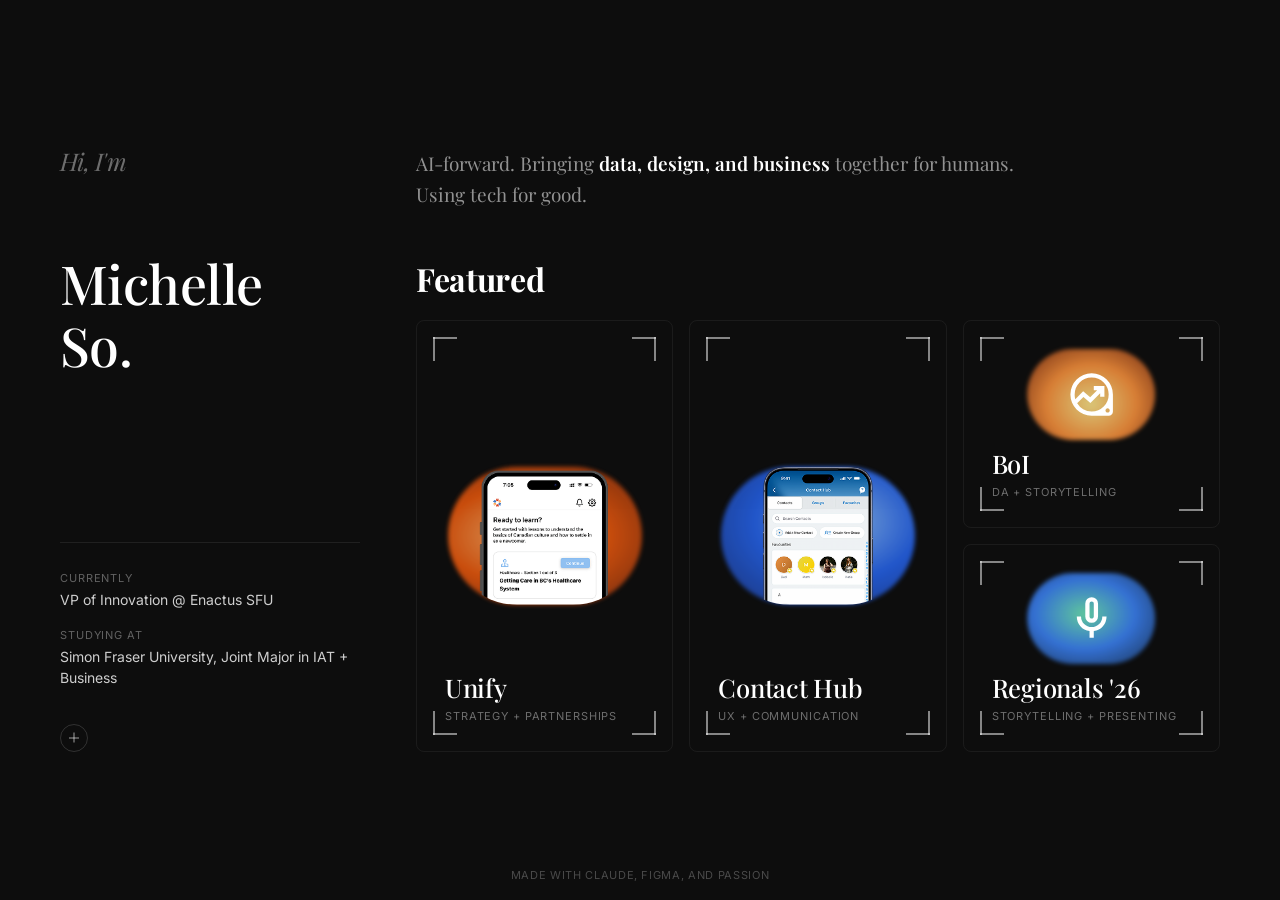
==== commit 2615ca95: "DONE DONE DONE" ====
--- a/index.html
+++ b/index.html
@@ -102,7 +102,7 @@
               </div>
               <div class="card-info">
                 <div class="card-name">Contact Hub</div>
-                <div class="card-tag">User Research + Stakeholder Communication</div>
+                <div class="card-tag">UX + Communication</div>
               </div>
               <div class="card-description">
                 <p>A project in collaboration with a confidential financial institution to improve their transfer function for customers.</p>
@@ -123,11 +123,11 @@
                 </div>
               </div>
               <div class="card-info">
-                <div class="card-name">Banking on Investment</div>
-                <div class="card-tag">Data Analysis + Storytelling</div>
+                <div class="card-name">BoI</div>
+                <div class="card-tag">DA + Storytelling</div>
               </div>
               <div class="card-description">
-                <p>Storytelling findings on the influence of AI on banking.</p>
+                <p>Banking on Investment, storytelling findings on the influence of AI on banking.</p>
                 <p>With <strong>data</strong> and <strong>web dev</strong>.</p>
               </div>
             </a>
--- a/css/index.css
+++ b/css/index.css
@@ -370,13 +370,13 @@
 
     /* Contact Hub mockup has a wider native aspect ratio than the Unify
        mockup, so "contain" renders it larger. Crop it to the same
-       width/height box that the Unify mockup occupies. */
+       width/height box that the Unify mockup occupies. #abcd
     .card-ch .blob-image img {
       width: 70%;
       height: 100%;
       object-fit: cover;
       margin: 0 auto;
-    }
+    }*/
 
     /* Per-project gradients */
     .card-unify  .blob-shape { background: radial-gradient(ellipse at 40% 50%, #fdba74, #ea580c, #7c2d12); }
@@ -392,10 +392,10 @@
     }
 
     /* Banking on Investment has a two-line title, which takes up more
-       vertical space, so lift its blob a bit higher than Regionals' */
+       vertical space, so lift its blob a bit higher than Regionals' #abcd
     .card-boi .card-blob {
       bottom: 50%;
-    }
+    }*/
 
     .card-boi .blob-shape,
     .card-boi .blob-image,
